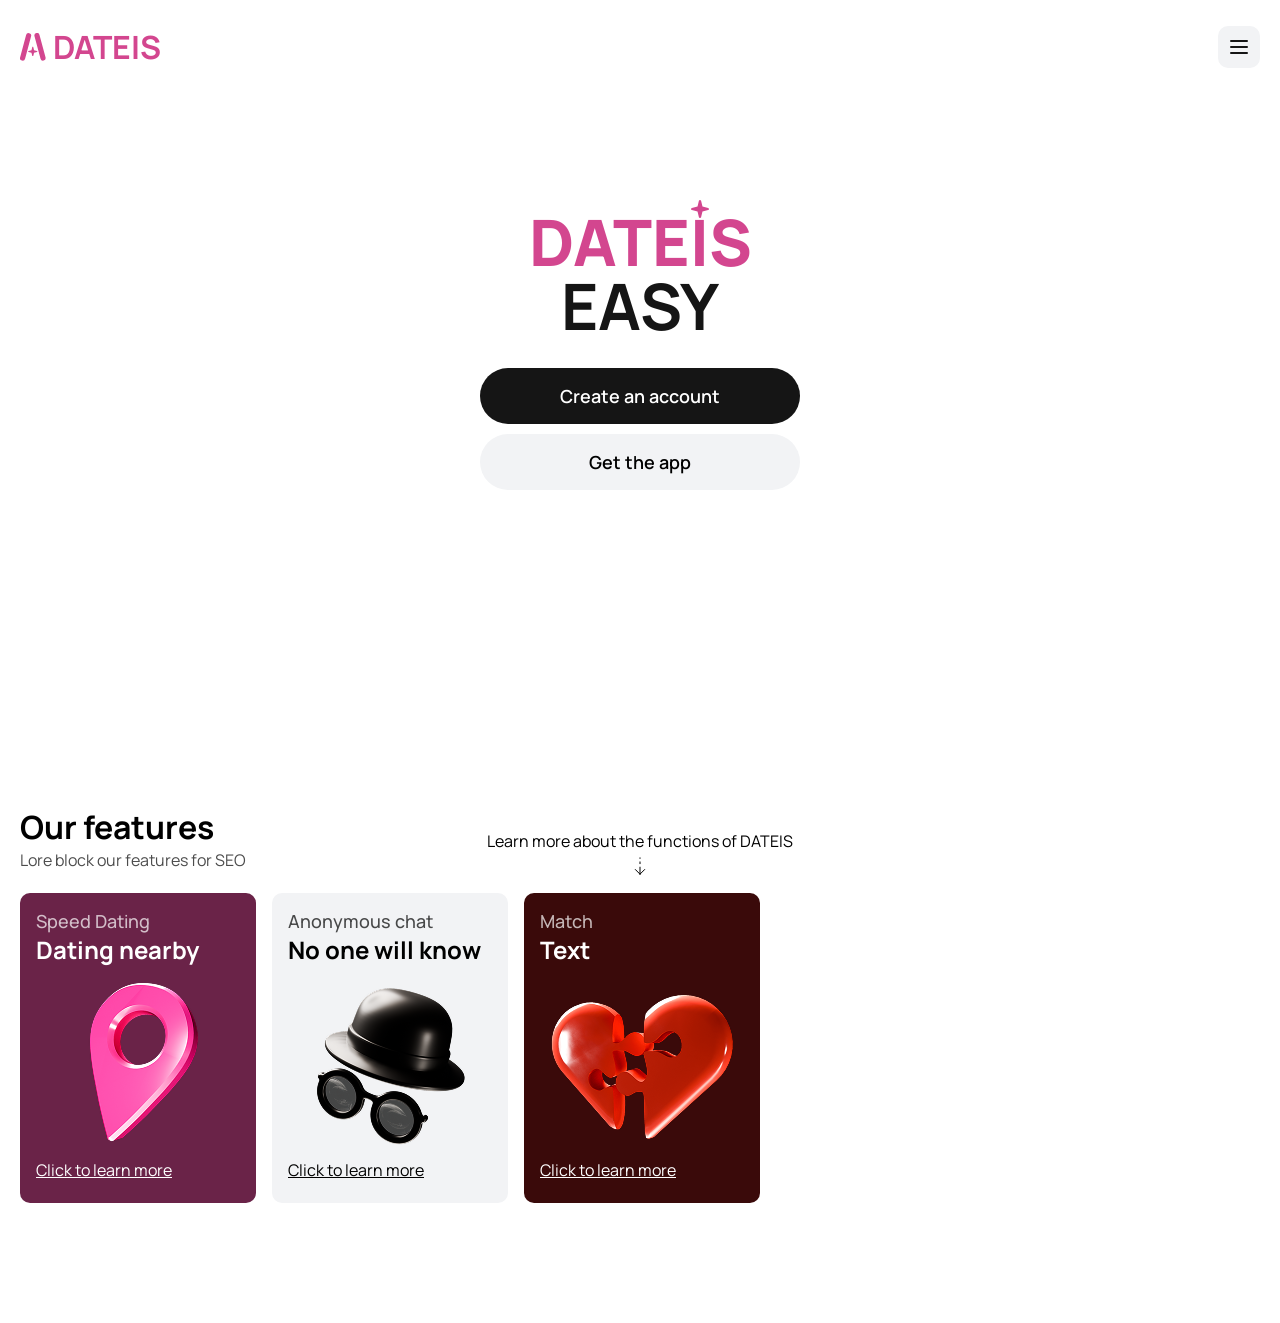
==== index.html @ 1c36984a "Add base page" ====
<!DOCTYPE html>
<html lang="en">
<head>
    <meta charset="UTF-8">
    <meta name="viewport" content="width=device-width, initial-scale=1.0">
    <title>DATEIS</title>

    <style>
        *,
        *:after,
        *:before
        {
            box-sizing: border-box;
        }

        html,
        body {
            overflow-x: hidden;
        }

        header {
            position: absolute;
            top: 0;
            left: 0;
            width: 100vw;
        }

        .container {
            margin: 0 auto;
            width: 100%;
            max-width: calc(100% - 40px);
        }

        .header__inner {
            display: flex;
            align-items: center;
            justify-content: space-between;
            padding-top: 25px;
            padding-bottom: 25px;
        }

        p,a {
            margin: 0;
            text-decoration: none;
        }

        a.header--title {
            color: var(--primary);
            display: flex;
            align-items: center;
            gap: 7px;
            font-weight: 800;
            font-size: 2rem;
            text-transform: uppercase;
        }

        .header__burger {
            background: var(--third);
            width: 42px;
            height: 42px;
            border-radius: 10px;
            display: flex;
            align-items: center;
            justify-content: center;
        }

        .header__burger span {
            display: block;
            width: 18px;
            height: 2px;
            border-radius: 5px;
            background: var(--alternate);
            position: relative;
        }

        .header__burger span:after {
            position: absolute;
            content: '';
            top: -6px;
            width: 18px;
            height: 2px;
            border-radius: 5px;
            background: var(--alternate);
        }

        .header__burger span:before {
            position: absolute;
            content: '';
            top: 6px;
            width: 18px;
            height: 2px;
            border-radius: 5px;
            background: var(--alternate);
        }

        .intro__inner {
            padding-top: 210px;
        }

        h1 {
            color: var(--primary);
            font-size: 4rem;
            text-transform: uppercase;
            text-align: center;
            margin: 0;
            line-height: 1;
            font-weight: 800;
            position: relative;
            display: flex;
            flex-direction: column;
        }

        h1 span {
            color: var(--alternate);
            font-weight: 700;
        }

        h1 svg {
            position: absolute;
            top: -10px;
            right: calc(50% - 68.5px);
        }

        .link--primary,
        .link--secondary {
            width: 100%;
            height: 56px;
            border-radius: 60px;
            background: var(--alternate);
            color: var(--bg-color);
            display: flex;
            align-items: center;
            justify-content: center;
            font-size: 1.125rem;
            font-weight: 600;
            max-width: 320px;
            margin-left: auto;
            margin-right: auto;
        }

        .link--secondary {
            background: var(--third);
            color: var(--alternate-0);
            margin-top: 10px;
        }

        .cta--buttons {
            margin-top: 30px;
        }

        span.disappearing {
                color: var(--alternate-0);
                font-size: 1rem;
                position: fixed;
                display: flex;
                flex-direction: column;
                text-align: center;
                align-items: center;
                width: calc(100% - 40px);
                bottom: 20px;
                transition: .3s;
                opacity: 0;
                z-index: -20;
            }   

        @media screen and (min-height: 580px) and (max-height: 800px) {
            span.disappearing {
                color: var(--alternate-0);
                font-size: 1rem;
                position: fixed;
                display: flex;
                flex-direction: column;
                text-align: center;
                align-items: center;
                width: calc(100% - 40px);
                bottom: 20px;
                transition: .3s;
                opacity: 1;
                z-index: 20;
            }   
        }

        .features__inner {
            margin-top: 315px;
        }

        .features__inner h2 {
            margin: 0;
            font-weight: 700;
            color: var(--alternate-0);
            font-size: 2rem;
        }

        .section--subtitle {
            color: var(--alternate-0);
            opacity: 70%;
            font-size: 1rem;
        }

        ul.features--list {
            margin: 0;
            padding: 0;
            list-style: none;
            display: flex;
            gap: 16px;

            padding-bottom: 10px;
            margin-bottom: 110px;
            margin-top: 22px;
            overflow-x: scroll;
            margin-left: 20px;
            margin-right: 20px;
        }

        li.features--item {
            width: 236px;
            min-width: 236px;
            height: 310px;
            border-radius: 10px;
            background: var(--dark);
            padding: 16px;
            color: var(--bg-color);
        }

        li.features--item p {
            font-weight: 500;
            opacity: 70%;
            font-size: 1.125rem;
        }

        li.features--item h3 {
            font-weight: 700;
            font-size: 1.5rem;
            margin: 0;
        }

        li.features--item picture {
            margin: 0;
            padding: 0;
            height: 193px;
            max-height: 193px;
            min-height: 193px;
            display: block;
        }
        
        li.features--item picture img {
            margin-left: auto;
            margin-right: auto;
            display: block;
        }

        a.features--link {
            color: var(--bg-color);
            text-decoration: underline;
            font-size: 1rem;
        }

        li.features--item:nth-child(2) {
            background: var(--third);
            color: var(--alternate-0);
        }

        li.features--item:nth-child(3) {
            background: var(--dark-2);
            color: var(--bg-color);
        }

        li.features--item:nth-child(2) a.features--link {
            color: var(--alternate-0);
        }

        li.features--item:nth-child(2) picture {
            padding-top: 21px;
        }

        li.features--item:nth-child(3) picture {
            padding-top: 28px;
        }


    </style>
    
    <link rel="stylesheet" href="/styles/style.css">
</head>
<body>
    <header>
        <div class="container">
            <div class="header__inner">
                <div class="header__logo">
                    <a href="/" class="header--title">
                        <svg xmlns="http://www.w3.org/2000/svg" width="26" height="28" fill="none"><path fill="#d3468f" d="M19.494 1.915a2.583 2.583 0 0 0-4.99 1.338L20.52 25.71a2.583 2.583 0 0 0 4.99-1.337zM13.327 14.254l.72 2.932 2.931.72c.585.143.585.974 0 1.118l-2.931.72-.72 2.932c-.143.584-.975.584-1.119 0l-.72-2.932-2.931-.72c-.584-.143-.584-.974 0-1.118l2.932-.72.72-2.932c.143-.584.974-.584 1.118 0M.089 24.446a2.583 2.583 0 1 0 4.99 1.337l6.018-22.457a2.583 2.583 0 1 0-4.99-1.338z"/></svg>
                        <b>Dateis</b>
                    </a>
                </div>

                <div class="header__burger">
                    <span></span>
                </div>
            </div>
        </div>
    </header>


    <main>
        <section class="section--intro">
            <div class="container">
                <div class="intro__inner">
                    <h1>
                        Dateis
                        <span class="dynamic--word">
                            Easy
                        </span>

                        <svg xmlns="http://www.w3.org/2000/svg" width="18" height="18" fill="none"><path fill="#d3468f" d="m10.083.849 1.393 5.678 5.676 1.394c1.13.277 1.13 1.887 0 2.166l-5.676 1.394-1.394 5.678c-.276 1.131-1.886 1.131-2.165 0L6.524 11.48.848 10.087C-.282 9.81-.282 8.2.848 7.92l5.676-1.394L7.917.849c.277-1.132 1.887-1.132 2.165 0"/></svg>
                    </h1>

                    <div class="cta--buttons">
                        <a href="#" class="link--primary">Create an account</a>
                        <a href="#" class="link--secondary">Get the app</a>
                    </div>

                    <span class="disappearing" id="disapText">
                        Learn more about the functions of DATEIS
                        <svg xmlns="http://www.w3.org/2000/svg" width="28" height="28" fill="none"><g stroke="#000" stroke-linecap="round" stroke-linejoin="round" clip-path="url(#a)"><path d="M14 5.833v.584m0 3.5v1.75m0 3.5v7M18.667 17.5 14 22.167M9.333 17.5 14 22.167"/></g><defs><clipPath id="a"><path fill="#fff" d="M0 0h28v28H0z"/></clipPath></defs></svg>
                    </span>
                </div>
            </div>
        </section>

        <section class="section--features">
            <div class="container">
                <div class="features__inner">
                    <h2 class="section--title">
                        Our features
                    </h2>
                    <p class="section--subtitle">Lore block our features for SEO</p>
                </div>
            </div>

            <ul class="features--list">
                        <li class="features--item">
                            <p>Speed Dating</p>
                            <h3>Dating nearby</h3>
                            <picture>
                                <source srcset="/img/point-1.webp" type="image/webp">
                                <img src="/img/point-1.png" alt="Loc alt" title="Loc title">
                            </picture>
                            <a href="#" class="features--link">Click to learn more</a>
                        </li>
                        <li class="features--item">
                            <p>Anonymous chat</p>
                            <h3>No one will know</h3>
                            <picture>
                                <source srcset="/img/hat-1.webp" type="image/webp">
                                <img src="/img/hat-1.png" alt="Loc alt" title="Loc title">
                            </picture>
                            <a href="#" class="features--link">Click to learn more</a>
                        </li>
                        <li class="features--item">
                            <p>Match</p>
                            <h3>Text</h3>
                            <picture>
                                <source srcset="/img/heart-1.webp" type="image/webp">
                                <img src="/img/heart-1.png" alt="Loc alt" title="Loc title">
                            </picture>
                            <a href="#" class="features--link">Click to learn more</a>
                        </li>
                    </ul>
        </section>
    </main>


    <script src="/js/main.js" defer async></script>
</body>
</html>
---- styles/style.css ----
:root {
    --bg-color: #FFFFFF;
    --primary: #D3468F;
    --alternate: #151515;
    --alternate-0: #000000;
    --third: #F2F3F5;
    --dark: #6A2348;
    --dark-2: #3A0A0A;
}


[data-theme="dark"] {
    --bg-color: #FFFFFF;
    --primary: #D3468F;
    --alternate: #151515;
    --third: #F2F3F5;
    --dark: #6A2348;
    --dark-2: #3A0A0A;
}

*,
*:after,
*:before
{
    box-sizing: border-box;
}

@font-face {
    font-family: "Manrope";
    src: url(/fonts/Manrope-Regular.ttf);
    font-weight: 400;
    font-display: swap;
}

@font-face {
    font-family: "Manrope";
    src: url(/fonts/Manrope-ExtraBold.ttf);
    font-weight: 800;
    font-display: swap;
}

@font-face {
    font-family: "Manrope";
    src: url(/fonts/Manrope-Bold.ttf);
    font-weight: 700;
    font-display: swap;
}

@font-face {
    font-family: "Manrope";
    src: url(/fonts/Manrope-SemiBold.ttf);
    font-weight: 600;
    font-display: swap;
}

@font-face {
    font-family: "Manrope";
    src: url(/fonts/Manrope-Medium.ttf);
    font-weight: 500;
    font-display: swap;
}

body {
    margin: 0;
    font-family: "Manrope";
    font-weight: 400;
    color: var(--primary);
}

a {
    font-family: "Manrope";
}

span.disappearing svg{
    animation: swipe 1.5s ease-in infinite
}

@keyframes swipe {
    0% {
        transform: translateY(0px);
    }
    37.5% {
        transform: translateY(7px);
    }
    75% {
        transform: translateY(0px);
    }
}
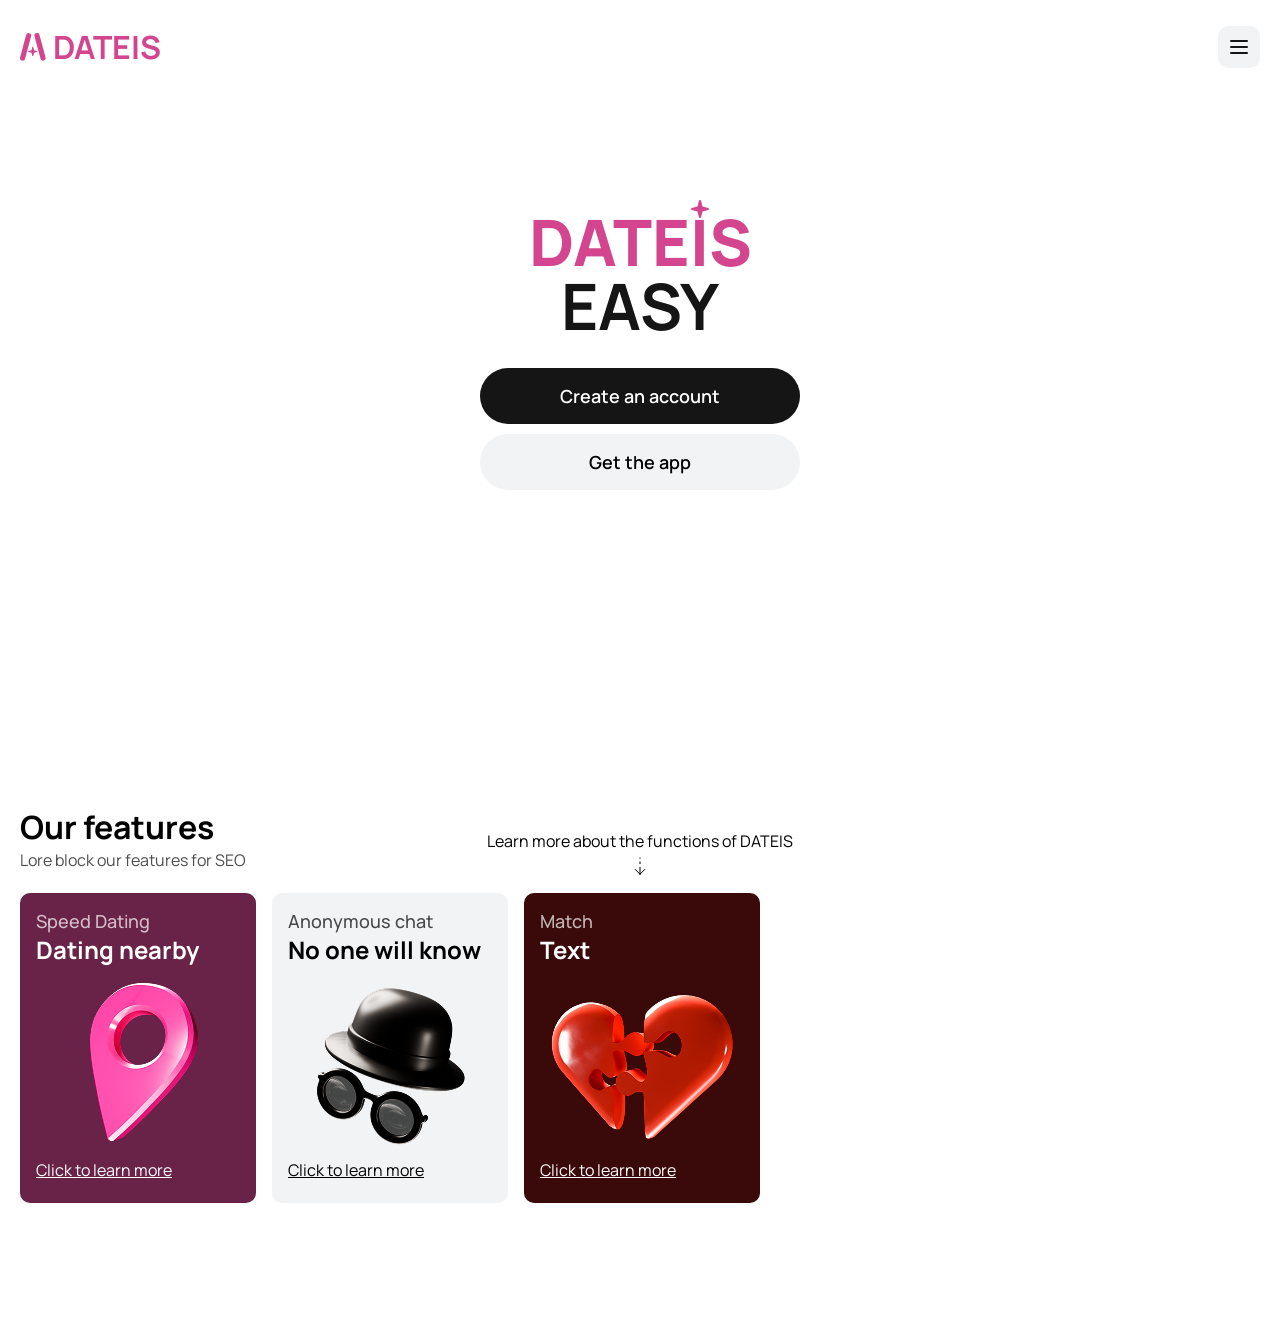
==== commit 39791400: "Fix images" ====
--- a/index.html
+++ b/index.html
@@ -1,375 +1,408 @@
-<!DOCTYPE html>
+<!doctype html>
 <html lang="en">
-<head>
-    <meta charset="UTF-8">
-    <meta name="viewport" content="width=device-width, initial-scale=1.0">
+  <head>
+    <meta charset="UTF-8" />
+    <meta name="viewport" content="width=device-width, initial-scale=1.0" />
     <title>DATEIS</title>
 
     <style>
-        *,
-        *:after,
-        *:before
-        {
-            box-sizing: border-box;
+      *,
+      *:after,
+      *:before {
+        box-sizing: border-box;
+      }
+
+      html,
+      body {
+        overflow-x: hidden;
+      }
+
+      header {
+        position: absolute;
+        top: 0;
+        left: 0;
+        width: 100vw;
+      }
+
+      .container {
+        margin: 0 auto;
+        width: 100%;
+        max-width: calc(100% - 40px);
+      }
+
+      .header__inner {
+        display: flex;
+        align-items: center;
+        justify-content: space-between;
+        padding-top: 25px;
+        padding-bottom: 25px;
+      }
+
+      p,
+      a {
+        margin: 0;
+        text-decoration: none;
+      }
+
+      a.header--title {
+        color: var(--primary);
+        display: flex;
+        align-items: center;
+        gap: 7px;
+        font-weight: 800;
+        font-size: 2rem;
+        text-transform: uppercase;
+      }
+
+      .header__burger {
+        background: var(--third);
+        width: 42px;
+        height: 42px;
+        border-radius: 10px;
+        display: flex;
+        align-items: center;
+        justify-content: center;
+      }
+
+      .header__burger span {
+        display: block;
+        width: 18px;
+        height: 2px;
+        border-radius: 5px;
+        background: var(--alternate);
+        position: relative;
+      }
+
+      .header__burger span:after {
+        position: absolute;
+        content: "";
+        top: -6px;
+        width: 18px;
+        height: 2px;
+        border-radius: 5px;
+        background: var(--alternate);
+      }
+
+      .header__burger span:before {
+        position: absolute;
+        content: "";
+        top: 6px;
+        width: 18px;
+        height: 2px;
+        border-radius: 5px;
+        background: var(--alternate);
+      }
+
+      .intro__inner {
+        padding-top: 210px;
+      }
+
+      h1 {
+        color: var(--primary);
+        font-size: 4rem;
+        text-transform: uppercase;
+        text-align: center;
+        margin: 0;
+        line-height: 1;
+        font-weight: 800;
+        position: relative;
+        display: flex;
+        flex-direction: column;
+      }
+
+      h1 span {
+        color: var(--alternate);
+        font-weight: 700;
+      }
+
+      h1 svg {
+        position: absolute;
+        top: -10px;
+        right: calc(50% - 68.5px);
+      }
+
+      .link--primary,
+      .link--secondary {
+        width: 100%;
+        height: 56px;
+        border-radius: 60px;
+        background: var(--alternate);
+        color: var(--bg-color);
+        display: flex;
+        align-items: center;
+        justify-content: center;
+        font-size: 1.125rem;
+        font-weight: 600;
+        max-width: 320px;
+        margin-left: auto;
+        margin-right: auto;
+      }
+
+      .link--secondary {
+        background: var(--third);
+        color: var(--alternate-0);
+        margin-top: 10px;
+      }
+
+      .cta--buttons {
+        margin-top: 30px;
+      }
+
+      span.disappearing {
+        color: var(--alternate-0);
+        font-size: 1rem;
+        position: fixed;
+        display: flex;
+        flex-direction: column;
+        text-align: center;
+        align-items: center;
+        width: calc(100% - 40px);
+        bottom: 20px;
+        transition: 0.3s;
+        opacity: 0;
+        z-index: -20;
+      }
+
+      @media screen and (min-height: 580px) and (max-height: 800px) {
+        span.disappearing {
+          color: var(--alternate-0);
+          font-size: 1rem;
+          position: fixed;
+          display: flex;
+          flex-direction: column;
+          text-align: center;
+          align-items: center;
+          width: calc(100% - 40px);
+          bottom: 20px;
+          transition: 0.3s;
+          opacity: 1;
+          z-index: 20;
         }
-
-        html,
-        body {
-            overflow-x: hidden;
-        }
-
-        header {
-            position: absolute;
-            top: 0;
-            left: 0;
-            width: 100vw;
-        }
-
-        .container {
-            margin: 0 auto;
-            width: 100%;
-            max-width: calc(100% - 40px);
-        }
-
-        .header__inner {
-            display: flex;
-            align-items: center;
-            justify-content: space-between;
-            padding-top: 25px;
-            padding-bottom: 25px;
-        }
-
-        p,a {
-            margin: 0;
-            text-decoration: none;
-        }
-
-        a.header--title {
-            color: var(--primary);
-            display: flex;
-            align-items: center;
-            gap: 7px;
-            font-weight: 800;
-            font-size: 2rem;
-            text-transform: uppercase;
-        }
-
-        .header__burger {
-            background: var(--third);
-            width: 42px;
-            height: 42px;
-            border-radius: 10px;
-            display: flex;
-            align-items: center;
-            justify-content: center;
-        }
-
-        .header__burger span {
-            display: block;
-            width: 18px;
-            height: 2px;
-            border-radius: 5px;
-            background: var(--alternate);
-            position: relative;
-        }
-
-        .header__burger span:after {
-            position: absolute;
-            content: '';
-            top: -6px;
-            width: 18px;
-            height: 2px;
-            border-radius: 5px;
-            background: var(--alternate);
-        }
-
-        .header__burger span:before {
-            position: absolute;
-            content: '';
-            top: 6px;
-            width: 18px;
-            height: 2px;
-            border-radius: 5px;
-            background: var(--alternate);
-        }
-
-        .intro__inner {
-            padding-top: 210px;
-        }
-
-        h1 {
-            color: var(--primary);
-            font-size: 4rem;
-            text-transform: uppercase;
-            text-align: center;
-            margin: 0;
-            line-height: 1;
-            font-weight: 800;
-            position: relative;
-            display: flex;
-            flex-direction: column;
-        }
-
-        h1 span {
-            color: var(--alternate);
-            font-weight: 700;
-        }
-
-        h1 svg {
-            position: absolute;
-            top: -10px;
-            right: calc(50% - 68.5px);
-        }
-
-        .link--primary,
-        .link--secondary {
-            width: 100%;
-            height: 56px;
-            border-radius: 60px;
-            background: var(--alternate);
-            color: var(--bg-color);
-            display: flex;
-            align-items: center;
-            justify-content: center;
-            font-size: 1.125rem;
-            font-weight: 600;
-            max-width: 320px;
-            margin-left: auto;
-            margin-right: auto;
-        }
-
-        .link--secondary {
-            background: var(--third);
-            color: var(--alternate-0);
-            margin-top: 10px;
-        }
-
-        .cta--buttons {
-            margin-top: 30px;
-        }
-
-        span.disappearing {
-                color: var(--alternate-0);
-                font-size: 1rem;
-                position: fixed;
-                display: flex;
-                flex-direction: column;
-                text-align: center;
-                align-items: center;
-                width: calc(100% - 40px);
-                bottom: 20px;
-                transition: .3s;
-                opacity: 0;
-                z-index: -20;
-            }   
-
-        @media screen and (min-height: 580px) and (max-height: 800px) {
-            span.disappearing {
-                color: var(--alternate-0);
-                font-size: 1rem;
-                position: fixed;
-                display: flex;
-                flex-direction: column;
-                text-align: center;
-                align-items: center;
-                width: calc(100% - 40px);
-                bottom: 20px;
-                transition: .3s;
-                opacity: 1;
-                z-index: 20;
-            }   
-        }
-
-        .features__inner {
-            margin-top: 315px;
-        }
-
-        .features__inner h2 {
-            margin: 0;
-            font-weight: 700;
-            color: var(--alternate-0);
-            font-size: 2rem;
-        }
-
-        .section--subtitle {
-            color: var(--alternate-0);
-            opacity: 70%;
-            font-size: 1rem;
-        }
-
-        ul.features--list {
-            margin: 0;
-            padding: 0;
-            list-style: none;
-            display: flex;
-            gap: 16px;
-
-            padding-bottom: 10px;
-            margin-bottom: 110px;
-            margin-top: 22px;
-            overflow-x: scroll;
-            margin-left: 20px;
-            margin-right: 20px;
-        }
-
-        li.features--item {
-            width: 236px;
-            min-width: 236px;
-            height: 310px;
-            border-radius: 10px;
-            background: var(--dark);
-            padding: 16px;
-            color: var(--bg-color);
-        }
-
-        li.features--item p {
-            font-weight: 500;
-            opacity: 70%;
-            font-size: 1.125rem;
-        }
-
-        li.features--item h3 {
-            font-weight: 700;
-            font-size: 1.5rem;
-            margin: 0;
-        }
-
-        li.features--item picture {
-            margin: 0;
-            padding: 0;
-            height: 193px;
-            max-height: 193px;
-            min-height: 193px;
-            display: block;
-        }
-        
-        li.features--item picture img {
-            margin-left: auto;
-            margin-right: auto;
-            display: block;
-        }
-
-        a.features--link {
-            color: var(--bg-color);
-            text-decoration: underline;
-            font-size: 1rem;
-        }
-
-        li.features--item:nth-child(2) {
-            background: var(--third);
-            color: var(--alternate-0);
-        }
-
-        li.features--item:nth-child(3) {
-            background: var(--dark-2);
-            color: var(--bg-color);
-        }
-
-        li.features--item:nth-child(2) a.features--link {
-            color: var(--alternate-0);
-        }
-
-        li.features--item:nth-child(2) picture {
-            padding-top: 21px;
-        }
-
-        li.features--item:nth-child(3) picture {
-            padding-top: 28px;
-        }
-
-
+      }
+
+      .features__inner {
+        margin-top: 315px;
+      }
+
+      .features__inner h2 {
+        margin: 0;
+        font-weight: 700;
+        color: var(--alternate-0);
+        font-size: 2rem;
+      }
+
+      .section--subtitle {
+        color: var(--alternate-0);
+        opacity: 70%;
+        font-size: 1rem;
+      }
+
+      ul.features--list {
+        margin: 0;
+        padding: 0;
+        list-style: none;
+        display: flex;
+        gap: 16px;
+
+        padding-bottom: 10px;
+        margin-bottom: 110px;
+        margin-top: 22px;
+        overflow-x: scroll;
+        margin-left: 20px;
+        margin-right: 20px;
+      }
+
+      li.features--item {
+        width: 236px;
+        min-width: 236px;
+        height: 310px;
+        border-radius: 10px;
+        background: var(--dark);
+        padding: 16px;
+        color: var(--bg-color);
+      }
+
+      li.features--item p {
+        font-weight: 500;
+        opacity: 70%;
+        font-size: 1.125rem;
+      }
+
+      li.features--item h3 {
+        font-weight: 700;
+        font-size: 1.5rem;
+        margin: 0;
+      }
+
+      li.features--item picture {
+        margin: 0;
+        padding: 0;
+        height: 193px;
+        max-height: 193px;
+        min-height: 193px;
+        display: block;
+      }
+
+      li.features--item picture img {
+        margin-left: auto;
+        margin-right: auto;
+        display: block;
+      }
+
+      a.features--link {
+        color: var(--bg-color);
+        text-decoration: underline;
+        font-size: 1rem;
+      }
+
+      li.features--item:nth-child(2) {
+        background: var(--third);
+        color: var(--alternate-0);
+      }
+
+      li.features--item:nth-child(3) {
+        background: var(--dark-2);
+        color: var(--bg-color);
+      }
+
+      li.features--item:nth-child(2) a.features--link {
+        color: var(--alternate-0);
+      }
+
+      li.features--item:nth-child(2) picture {
+        padding-top: 21px;
+      }
+
+      li.features--item:nth-child(3) picture {
+        padding-top: 28px;
+      }
     </style>
-    
-    <link rel="stylesheet" href="/styles/style.css">
-</head>
-<body>
+
+    <link rel="stylesheet" href="styles/style.css" />
+  </head>
+  <body>
     <header>
+      <div class="container">
+        <div class="header__inner">
+          <div class="header__logo">
+            <a href="/" class="header--title">
+              <svg
+                xmlns="http://www.w3.org/2000/svg"
+                width="26"
+                height="28"
+                fill="none"
+              >
+                <path
+                  fill="#d3468f"
+                  d="M19.494 1.915a2.583 2.583 0 0 0-4.99 1.338L20.52 25.71a2.583 2.583 0 0 0 4.99-1.337zM13.327 14.254l.72 2.932 2.931.72c.585.143.585.974 0 1.118l-2.931.72-.72 2.932c-.143.584-.975.584-1.119 0l-.72-2.932-2.931-.72c-.584-.143-.584-.974 0-1.118l2.932-.72.72-2.932c.143-.584.974-.584 1.118 0M.089 24.446a2.583 2.583 0 1 0 4.99 1.337l6.018-22.457a2.583 2.583 0 1 0-4.99-1.338z"
+                />
+              </svg>
+              <b>Dateis</b>
+            </a>
+          </div>
+
+          <div class="header__burger">
+            <span></span>
+          </div>
+        </div>
+      </div>
+    </header>
+
+    <main>
+      <section class="section--intro">
         <div class="container">
-            <div class="header__inner">
-                <div class="header__logo">
-                    <a href="/" class="header--title">
-                        <svg xmlns="http://www.w3.org/2000/svg" width="26" height="28" fill="none"><path fill="#d3468f" d="M19.494 1.915a2.583 2.583 0 0 0-4.99 1.338L20.52 25.71a2.583 2.583 0 0 0 4.99-1.337zM13.327 14.254l.72 2.932 2.931.72c.585.143.585.974 0 1.118l-2.931.72-.72 2.932c-.143.584-.975.584-1.119 0l-.72-2.932-2.931-.72c-.584-.143-.584-.974 0-1.118l2.932-.72.72-2.932c.143-.584.974-.584 1.118 0M.089 24.446a2.583 2.583 0 1 0 4.99 1.337l6.018-22.457a2.583 2.583 0 1 0-4.99-1.338z"/></svg>
-                        <b>Dateis</b>
-                    </a>
-                </div>
-
-                <div class="header__burger">
-                    <span></span>
-                </div>
+          <div class="intro__inner">
+            <h1>
+              Dateis
+              <span class="dynamic--word"> Easy </span>
+
+              <svg
+                xmlns="http://www.w3.org/2000/svg"
+                width="18"
+                height="18"
+                fill="none"
+              >
+                <path
+                  fill="#d3468f"
+                  d="m10.083.849 1.393 5.678 5.676 1.394c1.13.277 1.13 1.887 0 2.166l-5.676 1.394-1.394 5.678c-.276 1.131-1.886 1.131-2.165 0L6.524 11.48.848 10.087C-.282 9.81-.282 8.2.848 7.92l5.676-1.394L7.917.849c.277-1.132 1.887-1.132 2.165 0"
+                />
+              </svg>
+            </h1>
+
+            <div class="cta--buttons">
+              <a href="#" class="link--primary">Create an account</a>
+              <a href="#" class="link--secondary">Get the app</a>
             </div>
+
+            <span class="disappearing" id="disapText">
+              Learn more about the functions of DATEIS
+              <svg
+                xmlns="http://www.w3.org/2000/svg"
+                width="28"
+                height="28"
+                fill="none"
+              >
+                <g
+                  stroke="#000"
+                  stroke-linecap="round"
+                  stroke-linejoin="round"
+                  clip-path="url(#a)"
+                >
+                  <path
+                    d="M14 5.833v.584m0 3.5v1.75m0 3.5v7M18.667 17.5 14 22.167M9.333 17.5 14 22.167"
+                  />
+                </g>
+                <defs>
+                  <clipPath id="a">
+                    <path fill="#fff" d="M0 0h28v28H0z" />
+                  </clipPath>
+                </defs>
+              </svg>
+            </span>
+          </div>
         </div>
-    </header>
-
-
-    <main>
-        <section class="section--intro">
-            <div class="container">
-                <div class="intro__inner">
-                    <h1>
-                        Dateis
-                        <span class="dynamic--word">
-                            Easy
-                        </span>
-
-                        <svg xmlns="http://www.w3.org/2000/svg" width="18" height="18" fill="none"><path fill="#d3468f" d="m10.083.849 1.393 5.678 5.676 1.394c1.13.277 1.13 1.887 0 2.166l-5.676 1.394-1.394 5.678c-.276 1.131-1.886 1.131-2.165 0L6.524 11.48.848 10.087C-.282 9.81-.282 8.2.848 7.92l5.676-1.394L7.917.849c.277-1.132 1.887-1.132 2.165 0"/></svg>
-                    </h1>
-
-                    <div class="cta--buttons">
-                        <a href="#" class="link--primary">Create an account</a>
-                        <a href="#" class="link--secondary">Get the app</a>
-                    </div>
-
-                    <span class="disappearing" id="disapText">
-                        Learn more about the functions of DATEIS
-                        <svg xmlns="http://www.w3.org/2000/svg" width="28" height="28" fill="none"><g stroke="#000" stroke-linecap="round" stroke-linejoin="round" clip-path="url(#a)"><path d="M14 5.833v.584m0 3.5v1.75m0 3.5v7M18.667 17.5 14 22.167M9.333 17.5 14 22.167"/></g><defs><clipPath id="a"><path fill="#fff" d="M0 0h28v28H0z"/></clipPath></defs></svg>
-                    </span>
-                </div>
-            </div>
-        </section>
-
-        <section class="section--features">
-            <div class="container">
-                <div class="features__inner">
-                    <h2 class="section--title">
-                        Our features
-                    </h2>
-                    <p class="section--subtitle">Lore block our features for SEO</p>
-                </div>
-            </div>
-
-            <ul class="features--list">
-                        <li class="features--item">
-                            <p>Speed Dating</p>
-                            <h3>Dating nearby</h3>
-                            <picture>
-                                <source srcset="/img/point-1.webp" type="image/webp">
-                                <img src="/img/point-1.png" alt="Loc alt" title="Loc title">
-                            </picture>
-                            <a href="#" class="features--link">Click to learn more</a>
-                        </li>
-                        <li class="features--item">
-                            <p>Anonymous chat</p>
-                            <h3>No one will know</h3>
-                            <picture>
-                                <source srcset="/img/hat-1.webp" type="image/webp">
-                                <img src="/img/hat-1.png" alt="Loc alt" title="Loc title">
-                            </picture>
-                            <a href="#" class="features--link">Click to learn more</a>
-                        </li>
-                        <li class="features--item">
-                            <p>Match</p>
-                            <h3>Text</h3>
-                            <picture>
-                                <source srcset="/img/heart-1.webp" type="image/webp">
-                                <img src="/img/heart-1.png" alt="Loc alt" title="Loc title">
-                            </picture>
-                            <a href="#" class="features--link">Click to learn more</a>
-                        </li>
-                    </ul>
-        </section>
+      </section>
+
+      <section class="section--features">
+        <div class="container">
+          <div class="features__inner">
+            <h2 class="section--title">Our features</h2>
+            <p class="section--subtitle">Lore block our features for SEO</p>
+          </div>
+        </div>
+
+        <ul class="features--list">
+          <li class="features--item">
+            <p>Speed Dating</p>
+            <h3>Dating nearby</h3>
+            <picture>
+              <!-- <source srcset="img/point-1.webp" type="image/webp" /> -->
+              <img src="img/point-1.png" alt="Loc alt" title="Loc title" />
+            </picture>
+            <a href="#" class="features--link">Click to learn more</a>
+          </li>
+          <li class="features--item">
+            <p>Anonymous chat</p>
+            <h3>No one will know</h3>
+            <picture>
+              <!-- <source srcset="img/hat-1.webp" type="image/webp" /> -->
+              <img src="img/hat-1.png" alt="Loc alt" title="Loc title" />
+            </picture>
+            <a href="#" class="features--link">Click to learn more</a>
+          </li>
+          <li class="features--item">
+            <p>Match</p>
+            <h3>Text</h3>
+            <picture>
+              <!-- <source srcset="img/heart-1.webp" type="image/webp" /> -->
+              <img src="img/heart-1.png" alt="Loc alt" title="Loc title" />
+            </picture>
+            <a href="#" class="features--link">Click to learn more</a>
+          </li>
+        </ul>
+      </section>
     </main>
 
-
-    <script src="/js/main.js" defer async></script>
-</body>
-</html>+    <script src="js/main.js" defer async></script>
+  </body>
+</html>
--- a/styles/style.css
+++ b/styles/style.css
@@ -1,88 +1,86 @@
 :root {
-    --bg-color: #FFFFFF;
-    --primary: #D3468F;
-    --alternate: #151515;
-    --alternate-0: #000000;
-    --third: #F2F3F5;
-    --dark: #6A2348;
-    --dark-2: #3A0A0A;
+  --bg-color: #ffffff;
+  --primary: #d3468f;
+  --alternate: #151515;
+  --alternate-0: #000000;
+  --third: #f2f3f5;
+  --dark: #6a2348;
+  --dark-2: #3a0a0a;
 }
 
-
 [data-theme="dark"] {
-    --bg-color: #FFFFFF;
-    --primary: #D3468F;
-    --alternate: #151515;
-    --third: #F2F3F5;
-    --dark: #6A2348;
-    --dark-2: #3A0A0A;
+  --bg-color: #ffffff;
+  --primary: #d3468f;
+  --alternate: #151515;
+  --third: #f2f3f5;
+  --dark: #6a2348;
+  --dark-2: #3a0a0a;
 }
 
 *,
 *:after,
-*:before
-{
-    box-sizing: border-box;
+*:before {
+  box-sizing: border-box;
 }
 
 @font-face {
-    font-family: "Manrope";
-    src: url(/fonts/Manrope-Regular.ttf);
-    font-weight: 400;
-    font-display: swap;
+  font-family: "Manrope";
+  src: url(../fonts/Manrope-Regular.ttf);
+  font-weight: 400;
+  font-display: swap;
 }
 
 @font-face {
-    font-family: "Manrope";
-    src: url(/fonts/Manrope-ExtraBold.ttf);
-    font-weight: 800;
-    font-display: swap;
+  font-family: "Manrope";
+  src: url(../fonts/Manrope-ExtraBold.ttf);
+  font-weight: 800;
+  font-display: swap;
 }
 
 @font-face {
-    font-family: "Manrope";
-    src: url(/fonts/Manrope-Bold.ttf);
-    font-weight: 700;
-    font-display: swap;
+  font-family: "Manrope";
+  src: url(../fonts/Manrope-Bold.ttf);
+  font-weight: 700;
+  font-display: swap;
 }
 
 @font-face {
-    font-family: "Manrope";
-    src: url(/fonts/Manrope-SemiBold.ttf);
-    font-weight: 600;
-    font-display: swap;
+  font-family: "Manrope";
+  src: url(../fonts/Manrope-SemiBold.ttf);
+  font-weight: 600;
+  font-display: swap;
 }
 
 @font-face {
-    font-family: "Manrope";
-    src: url(/fonts/Manrope-Medium.ttf);
-    font-weight: 500;
-    font-display: swap;
+  font-family: "Manrope";
+  src: url(../fonts/Manrope-Medium.ttf);
+  font-weight: 500;
+  font-display: swap;
 }
 
 body {
-    margin: 0;
-    font-family: "Manrope";
-    font-weight: 400;
-    color: var(--primary);
+  margin: 0;
+  font-family: "Manrope";
+  font-weight: 400;
+  color: var(--primary);
 }
 
 a {
-    font-family: "Manrope";
+  font-family: "Manrope";
 }
 
-span.disappearing svg{
-    animation: swipe 1.5s ease-in infinite
+span.disappearing svg {
+  animation: swipe 1.5s ease-in infinite;
 }
 
 @keyframes swipe {
-    0% {
-        transform: translateY(0px);
-    }
-    37.5% {
-        transform: translateY(7px);
-    }
-    75% {
-        transform: translateY(0px);
-    }
-}+  0% {
+    transform: translateY(0px);
+  }
+  37.5% {
+    transform: translateY(7px);
+  }
+  75% {
+    transform: translateY(0px);
+  }
+}
